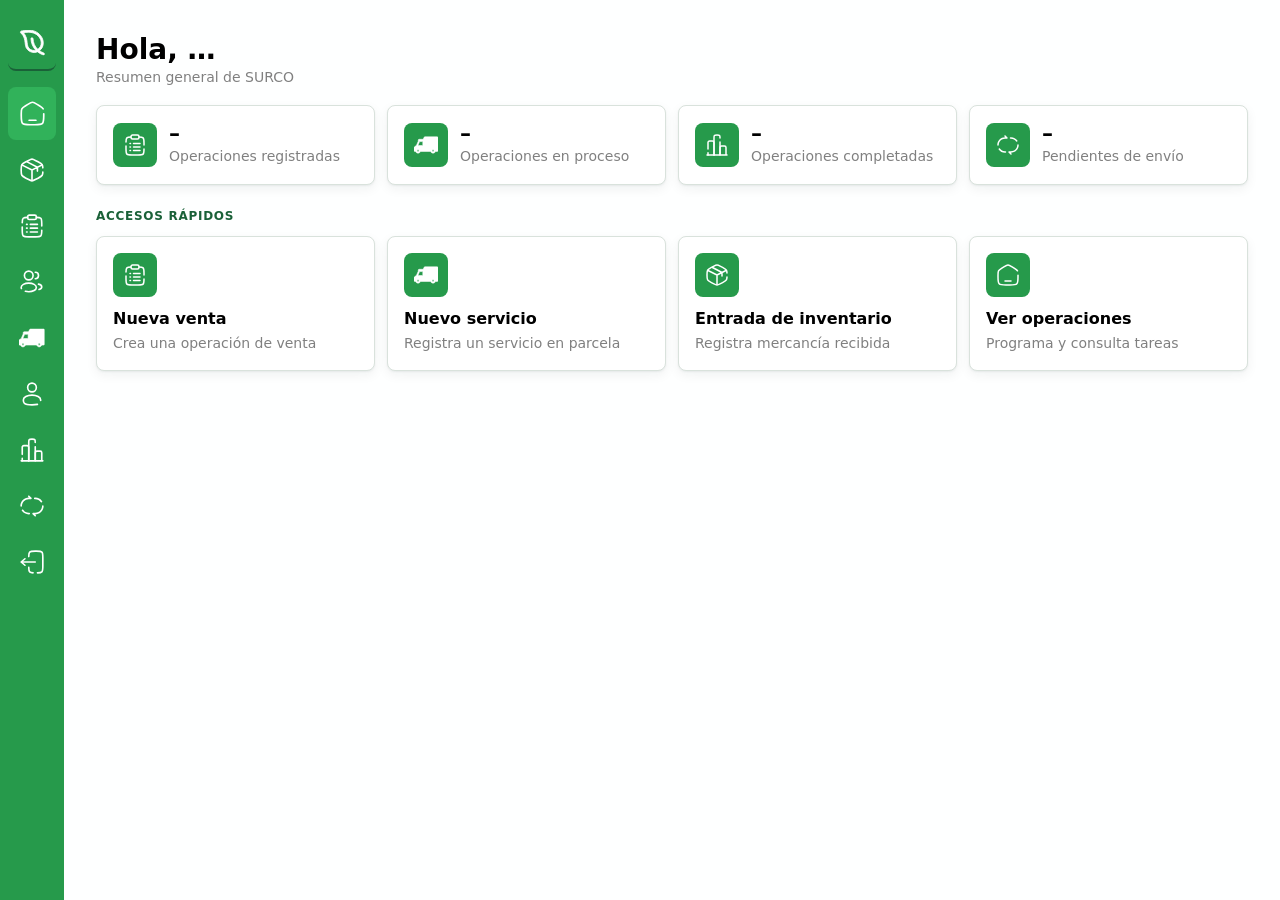
==== pages/index.html @ ed4b3968 "solucion error referencias" ====
<!DOCTYPE html>
<html lang="es">
<head>
    <meta charset="UTF-8">
    <meta name="viewport" content="width=device-width, initial-scale=1.0">
    <link rel="icon" href="../assets/icons/plant-icon.svg" type="image/svg+xml">
    <title>SURCO · Inicio</title>
    <link rel="stylesheet" href="../CSS/ui.css">
</head>
<body>
    <div class="sidebar" id="sidebar">
        <nav>
            <ul>
                <li>
                    <a class="menu" id="menu">
                        <img src="../assets/icons/brand-icon.svg" alt="icon-brand" class="logo">
                        <span class="name">SURCO</span>
                    </a>
                </li>
                <li>
                    <a href="#" class="selected">
                        <img src="../assets/icons/home-icon.svg" alt="icon-home" class="home">
                        <span>Dashboard</span>
                    </a>
                </li>
                <li>
                    <a href="./modulo1(inventario)/registro_producto.html">
                        <img src="../assets/icons/box-icon.svg" alt="icon-box" class="box">
                        <span>Inventario</span>
                    </a>
                </li>
                <li>
                    <a href="./modulo2(operaciones)/operaciones.html">
                        <img src="../assets/icons/task-icon.svg" alt="icon-task" class="task">
                        <span>Operaciones</span>
                    </a>
                </li>
                <li>
                    <a href="./modulo3(cvu)/cvu.html#clientes" data-view="clientes">
                        <img src="../assets/icons/customer-icon.svg" alt="icon-customer" class="customer">
                        <span>Clientes</span>
                    </a>
                </li>
                <li>
                    <a href="./modulo3(cvu)/cvu.html#vehiculos" data-view="vehiculos">
                        <img src="../assets/icons/vehicle-icon.svg" alt="icon-vehicle" class="vehicle">
                        <span>Vehículos</span>
                    </a>
                </li>
                <li>
                    <a href="./modulo3(cvu)/cvu.html#usuarios" data-view="usuarios">
                        <img src="../assets/icons/user-icon.svg" alt="icon-user" class="user">
                        <span>Usuarios</span>
                    </a>
                </li>
                <li>
                    <a href="#" data-view="reportes">
                        <img src="../assets/icons/graph-icon.svg" alt="icon-graph" class="graph">
                        <span>Reportes</span>
                    </a>
                </li>
                <li>
                    <a href="#">
                        <img src="../assets/icons/cycle-icon.svg" alt="icon-cycle" class="cycle">
                        <span>Sincronización</span>
                    </a>
                </li>
                <li>
                    <a href="#" id="btnSalir">
                        <img src="../assets/icons/logout-icon.svg" alt="icon-logout" class="logout">
                        <span>Cerrar sesión</span>
                    </a>
                </li>
            </ul>
        </nav>
    </div>

    <main class="main" id="main">
        <!-- Se muestra al poner la clase "sin-conexion" en <body> -->
        <div class="franja-offline" role="status">Sin conexión: estás viendo datos guardados en el dispositivo.</div>

        <div class="encabezado">
            <div>
                <h1 class="mb-0">Hola, <span id="nombre-usuario">…</span></h1>
                <p class="tenue pequeno mb-0">Resumen general de SURCO</p>
            </div>
        </div>

        <!-- Mensajes de estado (cargando, error) los escribe el JS -->
        <div id="zona-estado" aria-live="polite"></div>

        <!-- Indicadores -->
        <section class="rejilla mb-3" aria-label="Indicadores">
            <article class="tarjeta dato">
                <span class="icono-caja"><img src="../assets/icons/task-icon.svg" alt=""></span>
                <div>
                    <p class="dato__numero" id="total-registradas">–</p>
                    <p class="tenue pequeno mb-0">Operaciones registradas</p>
                </div>
            </article>
            <article class="tarjeta dato">
                <span class="icono-caja"><img src="../assets/icons/vehicle-icon.svg" alt=""></span>
                <div>
                    <p class="dato__numero" id="total-en-proceso">–</p>
                    <p class="tenue pequeno mb-0">Operaciones en proceso</p>
                </div>
            </article>
            <article class="tarjeta dato">
                <span class="icono-caja"><img src="../assets/icons/graph-icon.svg" alt=""></span>
                <div>
                    <p class="dato__numero" id="total-completadas">–</p>
                    <p class="tenue pequeno mb-0">Operaciones completadas</p>
                </div>
            </article>
            <article class="tarjeta dato">
                <span class="icono-caja"><img src="../assets/icons/cycle-icon.svg" alt=""></span>
                <div>
                    <p class="dato__numero" id="total-pendientes">–</p>
                    <p class="tenue pequeno mb-0">Pendientes de envío</p>
                </div>
            </article>
        </section>

        <!-- Aviso de pendientes: el JS lo oculta cuando no hay nada por enviar -->
        <div class="aviso aviso--aviso oculto" id="aviso-pendientes" style="align-items:center">
            <span class="icono-caja"><img src="../assets/icons/cycle-icon.svg" alt=""></span>
            <div>
                <strong><span id="texto-pendientes">0</span> registros pendientes de enviar</strong>
                <span>Guardados en el dispositivo</span>
            </div>
            <button class="btn empujar" type="button" id="btn-enviar">Enviar</button>
        </div>

        <!-- data-rol indica qué rol debe ver cada acceso; el JS oculta los que no correspondan -->
        <h2 class="seccion-titulo">Accesos rápidos</h2>
        <section class="rejilla" aria-label="Accesos rápidos">
            <a href="./modulo2(operaciones)/operaciones.html?nueva=venta" class="tarjeta acceso" data-rol="administrador operador">
                <span class="icono-caja"><img src="../assets/icons/task-icon.svg" alt=""></span>
                <h3 class="tarjeta__titulo">Nueva venta</h3>
                <p class="tarjeta__texto mb-0">Crea una operación de venta</p>
            </a>
            <a href="./modulo2(operaciones)/operaciones.html?nueva=servicio" class="tarjeta acceso" data-rol="administrador operador">
                <span class="icono-caja"><img src="../assets/icons/vehicle-icon.svg" alt=""></span>
                <h3 class="tarjeta__titulo">Nuevo servicio</h3>
                <p class="tarjeta__texto mb-0">Registra un servicio en parcela</p>
            </a>
            <a href="./modulo1(inventario)/registro_producto.html" class="tarjeta acceso" data-rol="administrador">
                <span class="icono-caja"><img src="../assets/icons/box-icon.svg" alt=""></span>
                <h3 class="tarjeta__titulo">Entrada de inventario</h3>
                <p class="tarjeta__texto mb-0">Registra mercancía recibida</p>
            </a>
            <a href="./modulo2(operaciones)/operaciones.html" class="tarjeta acceso" data-rol="administrador operador">
                <span class="icono-caja"><img src="../assets/icons/home-icon.svg" alt=""></span>
                <h3 class="tarjeta__titulo">Ver operaciones</h3>
                <p class="tarjeta__texto mb-0">Programa y consulta tareas</p>
            </a>
        </section>
    </main>

    <script src="../js/navbar.js"></script>
    <script type="module" src="../js/index.js"></script>
</body>
</html>
---- CSS/ui.css ----
/* ═══════════════════════════════════════════════════════════════════════
   HOJA DE ESTILOS DEL CURSO
   Programación de Aplicaciones Web Progresivas

   Esta hoja trae todos los componentes que necesita el proyecto.
   No tienes que escribir CSS: arma tus pantallas combinando estas clases.

   Cómo usarla:
     <link rel="stylesheet" href="/estilos/ui.css">

   Si necesitas cambiar los colores de tu aplicación, cambia únicamente
   las variables de la sección 1. Todo lo demás se ajusta solo.

   Abre galeria.html para ver cada componente y copiar su HTML.
   ═══════════════════════════════════════════════════════════════════════ */


/* ═══ 1 · VARIABLES ═════════════════════════════════════════════════
   Estos son los "tokens" de diseño. Son los únicos valores que
   deberías tocar. Úsalos también en tu archivo de Figma para que el
   diseño y el código coincidan.                                      */

:root {
  /* Color de marca. Cámbialo por el de tu proyecto. */
  --color-marca:        #269A4B;
  --color-marca-oscuro: #1A6138;
  --color-marca-suave:  #31b25a;

  /* Texto */
  --color-texto:        #000000;
  --color-texto-suave:  #808080;
  --color-texto-tenue:  #ffffff;

  /* Superficies */
  --color-fondo:        #feffff;
  --color-superficie:   #ffffff;
  --color-borde:        #d9e2dc;
  --color-borde-fuerte: #b8c8c0;

  /* Estados del sistema */
  --color-exito:        #0f7a4a;
  --color-exito-suave:  #e3f5eb;
  --color-aviso:        #9a6206;
  --color-aviso-suave:  #fdf2dd;
  --color-error:        #b42318;
  --color-error-suave:  #fdeceb;
  --color-info:         #1d5c8a;
  --color-info-suave:   #e6f1f9;

  /* Espaciado — escala de 4 px */
  --e-1: 4px;   --e-2: 8px;   --e-3: 12px;  --e-4: 16px;
  --e-5: 24px;  --e-6: 32px;  --e-7: 48px;  --e-8: 64px;

  /* Tipografía */
  --fuente: system-ui, -apple-system, "Segoe UI", Roboto, sans-serif;
  --fuente-mono: "Cascadia Mono", Consolas, "Courier New", monospace;
  --t-xs: 0.75rem;  --t-sm: 0.875rem;  --t-base: 1rem;
  --t-lg: 1.125rem; --t-xl: 1.375rem;  --t-2xl: 1.75rem;

  /* Formas y sombras */
  --radio:      8px;
  --radio-sm:   6px;
  --radio-full: 999px;
  --sombra:     0 1px 2px rgba(16, 40, 30, .06),
                0 4px 12px rgba(16, 40, 30, .06);
  --sombra-alta:0 8px 28px rgba(16, 40, 30, .16);

  /* Altura mínima de cualquier control táctil.
     44 px es el mínimo que pide la norma de accesibilidad. */
  --alto-control: 44px;
  --tamano-sidebar: 15.75rem;
}


/* ═══ 2 · BASE ══════════════════════════════════════════════════════ */

*, *::before, *::after { box-sizing: border-box; }

html { -webkit-text-size-adjust: 100%; }

body {
  margin: 0;
  font-family: var(--fuente);
  font-size: var(--t-base);
  line-height: 1.55;
  color: var(--color-texto);
  background: var(--color-fondo);
  /* Respeta el área segura en teléfonos con muesca */
  padding-bottom: env(safe-area-inset-bottom);
  width: 100%; 
  height: 100vh;
}

h1, h2, h3 { margin: 0 0 var(--e-3); line-height: 1.25; font-weight: 700; }
h1 { font-size: var(--t-2xl); }
h2 { font-size: var(--t-xl); }
h3 { font-size: var(--t-lg); }
p  { margin: 0 0 var(--e-3); }

a { color: var(--color-marca); text-underline-offset: 2px; }

/* El foco SIEMPRE debe verse: es requisito de accesibilidad y lo
   revisa Lighthouse. No lo quites. */
:focus-visible {
  outline: 3px solid var(--color-marca);
  outline-offset: 2px;
  border-radius: var(--radio-sm);
}

/* Respeta a quien pidió menos animación en su sistema */
@media (prefers-reduced-motion: reduce) {
  *, *::before, *::after { animation: none !important; transition: none !important; }
}

/* Visible solo para lectores de pantalla */
.solo-lectores {
  position: absolute; width: 1px; height: 1px; padding: 0; margin: -1px;
  overflow: hidden; clip: rect(0 0 0 0); white-space: nowrap; border: 0;
}


/* ═══ 3 · ESTRUCTURA DE PÁGINA ══════════════════════════════════════ */

.app { min-height: 100dvh; display: flex; flex-direction: column; }

.contenedor {
  width: 100%; max-width: 1100px;
  margin: 0 auto; padding: var(--e-5) var(--e-4);
  flex: 1;
}

/* Barra superior.
   En teléfono el título se recorta con puntos suspensivos antes que
   desbordar la pantalla, y si aun así no cabe, las acciones bajan a
   una segunda línea. */
.barra {
  display: flex; align-items: center; gap: var(--e-3); flex-wrap: wrap;
  padding: var(--e-3) var(--e-4);
  background: var(--color-marca); color: #fff;
  padding-top: calc(var(--e-3) + env(safe-area-inset-top));
}
.barra__titulo {
  font-size: var(--t-lg); font-weight: 700; margin: 0;
  min-width: 0; flex: 1 1 auto;
  overflow: hidden; text-overflow: ellipsis; white-space: nowrap;
}
.barra__acciones {
  margin-left: auto; display: flex; align-items: center;
  gap: var(--e-2); flex: 0 0 auto;
}

/* Navegación por pestañas */
.pestanas {
  display: flex; gap: var(--e-1); overflow-x: auto;
  background: var(--color-superficie);
  border-bottom: 1px solid var(--color-borde);
  padding: 0 var(--e-4);
}
.pestana {
  font: inherit; font-size: var(--t-sm); cursor: pointer;
  padding: var(--e-3) var(--e-4); min-height: var(--alto-control);
  background: none; border: 0; border-bottom: 3px solid transparent;
  color: var(--color-texto-suave); white-space: nowrap;
}
.pestana:hover { color: var(--color-texto); }
.pestana[aria-selected="true"] {
  color: var(--color-marca); border-bottom-color: var(--color-marca); font-weight: 600;
}

/* Encabezado de sección con acción a la derecha */
.encabezado {
  display: flex; align-items: center; gap: var(--e-3);
  margin-bottom: var(--e-4); flex-wrap: wrap;
}
.encabezado h2 { margin: 0; }
.encabezado > .btn { margin-left: auto; }

/* Rejilla para tarjetas */
.rejilla {
  display: grid; gap: var(--e-3);
  grid-template-columns: repeat(auto-fill, minmax(230px, 1fr));
}


/* ═══ 4 · BOTONES ═══════════════════════════════════════════════════ */

.btn {
  display: inline-flex; align-items: center; justify-content: center;
  gap: var(--e-2);
  font: inherit; font-size: var(--t-sm); font-weight: 600;
  min-height: var(--alto-control); padding: 0 var(--e-4);
  border: 1px solid transparent; border-radius: var(--radio);
  background: var(--color-marca); color: #fff;
  cursor: pointer; text-decoration: none;
  transition: background .15s ease, box-shadow .15s ease;
}
.btn:hover { background: var(--color-marca-oscuro); }

.btn--secundario {
  background: var(--color-superficie);
  color: var(--color-marca);
  border-color: var(--color-borde-fuerte);
}
.btn--secundario:hover { background: var(--color-marca-suave); }

.btn--fantasma {
  background: transparent; color: var(--color-marca); border-color: transparent;
}
.btn--fantasma:hover { background: var(--color-marca-suave); }

.btn--peligro { background: var(--color-error); }
.btn--peligro:hover { background: #8f1c13; }

.btn--bloque { width: 100%; }
.btn--pequeno { min-height: 34px; padding: 0 var(--e-3); font-size: var(--t-xs); }

.btn:disabled, .btn[aria-disabled="true"] {
  background: var(--color-borde); color: var(--color-texto-tenue);
  border-color: transparent; cursor: not-allowed;
}

/* Grupo de botones alineados */
.acciones { display: flex; gap: var(--e-2); flex-wrap: wrap; }
.acciones--fin { justify-content: flex-end; }


/* ═══ 5 · FORMULARIOS ═══════════════════════════════════════════════ */

.campo { display: block; margin-bottom: var(--e-4); }

.campo__etiqueta {
  display: block; font-size: var(--t-sm); font-weight: 600;
  margin-bottom: var(--e-1); color: var(--color-texto);
}
.campo__etiqueta .requerido { color: var(--color-error); }

.campo__control {
  width: 100%; font: inherit; font-size: var(--t-base);
  min-height: var(--alto-control); padding: var(--e-2) var(--e-3);
  color: var(--color-texto); background: var(--color-superficie);
  border: 1px solid var(--color-borde-fuerte); border-radius: var(--radio);
}
.campo__control::placeholder { color: var(--color-texto-tenue); }
textarea.campo__control { min-height: 96px; resize: vertical; }
select.campo__control { cursor: pointer; }

.campo__ayuda {
  display: block; font-size: var(--t-xs);
  color: var(--color-texto-suave); margin-top: var(--e-1);
}

/* Campo con error. El mensaje va SIEMPRE en texto:
   marcarlo solo con color rojo no es accesible. */
.campo--error .campo__control { border-color: var(--color-error); }
.campo__error {
  display: block; font-size: var(--t-xs); font-weight: 600;
  color: var(--color-error); margin-top: var(--e-1);
}

/* Casillas y opciones */
.opcion {
  display: flex; align-items: center; gap: var(--e-2);
  min-height: var(--alto-control); cursor: pointer; font-size: var(--t-sm);
}
.opcion input { width: 18px; height: 18px; accent-color: var(--color-marca); }

/* Formulario en dos columnas a partir de tableta */
.formulario__fila { display: grid; gap: var(--e-3); }
@media (min-width: 640px) {
  .formulario__fila { grid-template-columns: 1fr 1fr; }
}


/* ═══ 6 · TARJETAS ══════════════════════════════════════════════════ */

.tarjeta {
  background: var(--color-superficie);
  border: 1px solid var(--color-borde);
  border-radius: var(--radio);
  padding: var(--e-4);
  box-shadow: var(--sombra);
}
.tarjeta__titulo { font-size: var(--t-base); font-weight: 700; margin: 0 0 var(--e-1); }
.tarjeta__texto  { font-size: var(--t-sm); color: var(--color-texto-suave); margin: 0 0 var(--e-3); }
.tarjeta__pie    { display: flex; align-items: center; gap: var(--e-2);
                   margin-top: var(--e-3); padding-top: var(--e-3);
                   border-top: 1px solid var(--color-borde); }


/* ═══ 7 · TABLAS ════════════════════════════════════════════════════ */

/* Envuelve la tabla en .tabla-scroll para que no rompa el diseño
   en teléfono: la tabla se desplaza sola en horizontal. */
.tabla-scroll { overflow-x: auto; -webkit-overflow-scrolling: touch; }

.tabla {
  width: 100%; border-collapse: collapse;
  background: var(--color-superficie);
  border: 1px solid var(--color-borde);
  border-radius: var(--radio); overflow: hidden;
  font-size: var(--t-sm);
}
.tabla th, .tabla td {
  padding: var(--e-3); text-align: left;
  border-bottom: 1px solid var(--color-borde);
}
.tabla th {
  background: var(--color-marca-suave); color: var(--color-marca-oscuro);
  font-weight: 600; font-size: var(--t-xs);
  text-transform: uppercase; letter-spacing: .04em;
  white-space: nowrap;
}
.tabla tbody tr:last-child td { border-bottom: 0; }
.tabla tbody tr:hover { background: var(--color-fondo); }
.tabla .num { text-align: right; font-variant-numeric: tabular-nums; }


/* ═══ 8 · ETIQUETAS DE ESTADO ═══════════════════════════════════════
   Para el flujo de estados de tu entidad principal.
   Cambia los nombres de las clases por los estados de tu proyecto.   */

.etiqueta {
  display: inline-flex; align-items: center; gap: var(--e-1);
  padding: 2px var(--e-2); border-radius: var(--radio-full);
  font-size: var(--t-xs); font-weight: 600; white-space: nowrap;
  background: var(--color-borde); color: var(--color-texto-suave);
}
.etiqueta--pendiente  { background: var(--color-aviso-suave); color: var(--color-aviso); }
.etiqueta--proceso    { background: var(--color-info-suave);  color: var(--color-info); }
.etiqueta--completado { background: var(--color-exito-suave); color: var(--color-exito); }
.etiqueta--cancelado  { background: var(--color-error-suave); color: var(--color-error); }

/* Punto de color al inicio de la etiqueta.
   El color NUNCA es la única señal: el texto siempre dice el estado. */
.etiqueta::before {
  content: ""; width: 6px; height: 6px; border-radius: 50%;
  background: currentColor; flex: none;
}


/* ═══ 9 · AVISOS ════════════════════════════════════════════════════ */

.aviso {
  display: flex; gap: var(--e-3);
  padding: var(--e-3) var(--e-4); border-radius: var(--radio);
  font-size: var(--t-sm); margin-bottom: var(--e-4);
}
.aviso--info    { background: var(--color-info-suave);  color: var(--color-info); }
.aviso--exito   { background: var(--color-exito-suave); color: var(--color-exito); }
.aviso--aviso   { background: var(--color-aviso-suave); color: var(--color-aviso); }
.aviso--error   { background: var(--color-error-suave); color: var(--color-error); }
.aviso strong { display: block; }


/* ═══ 10 · LOS TRES ESTADOS DE PANTALLA ═════════════════════════════
   Toda pantalla que carga datos necesita los tres. Es requisito
   del proyecto y es lo que separa un diseño usable de un mockup.    */

/* — Cargando: esqueletos, no un texto de "espere" — */
.esqueleto {
  background: linear-gradient(90deg,
              var(--color-borde) 25%, #e9efec 50%, var(--color-borde) 75%);
  background-size: 200% 100%;
  animation: brillo 1.4s ease-in-out infinite;
  border-radius: var(--radio-sm);
}
@keyframes brillo { to { background-position: -200% 0; } }
.esqueleto--linea   { height: 14px; margin-bottom: var(--e-2); }
.esqueleto--titulo  { height: 20px; width: 55%; margin-bottom: var(--e-3); }
.esqueleto--tarjeta { height: 118px; }

/* — Vacío: dice qué pasó y qué hacer — */
.estado-vacio {
  text-align: center; padding: var(--e-7) var(--e-4);
  background: var(--color-superficie);
  border: 1px dashed var(--color-borde-fuerte);
  border-radius: var(--radio);
}
.estado-vacio__icono { font-size: 2.2rem; line-height: 1; margin-bottom: var(--e-3); }
.estado-vacio__titulo { font-size: var(--t-lg); font-weight: 700; margin: 0 0 var(--e-1); }
.estado-vacio__texto  { color: var(--color-texto-suave); font-size: var(--t-sm);
                        margin: 0 auto var(--e-4); max-width: 42ch; }

/* — Error: explica y ofrece salida — */
.estado-error {
  text-align: center; padding: var(--e-6) var(--e-4);
  background: var(--color-error-suave);
  border-radius: var(--radio);
}
.estado-error__titulo { color: var(--color-error); font-weight: 700;
                        font-size: var(--t-lg); margin: 0 0 var(--e-1); }
.estado-error__texto  { color: var(--color-texto-suave); font-size: var(--t-sm);
                        margin: 0 auto var(--e-4); max-width: 46ch; }


/* ═══ 11 · CONECTIVIDAD Y SINCRONIZACIÓN ════════════════════════════
   Para la parte PWA: el usuario debe saber siempre si está viendo
   datos frescos o guardados, y si tiene cosas por enviar.           */

.franja-offline {
  display: none;
  padding: var(--e-2) var(--e-4);
  background: var(--color-aviso); color: #fff;
  font-size: var(--t-sm); font-weight: 600; text-align: center;
}
/* Pon la clase "sin-conexion" en <body> para mostrarla */
body.sin-conexion .franja-offline { display: block; }
body.sin-conexion .barra { background: #4b5563; }

.chip-pendientes {
  display: inline-flex; align-items: center; gap: var(--e-1);
  padding: 3px var(--e-2); border-radius: var(--radio-full);
  background: rgba(255,255,255,.22); color: #fff;
  font-size: var(--t-xs); font-weight: 600;
}


/* ═══ 12 · DIÁLOGO ══════════════════════════════════════════════════
   Usa el elemento <dialog> nativo: te da el foco y la tecla Escape
   gratis, sin JavaScript extra.                                     */

dialog.dialogo {
  width: min(92vw, 460px); padding: 0;
  border: 0; border-radius: var(--radio);
  box-shadow: var(--sombra-alta); color: var(--color-texto);
}
dialog.dialogo::backdrop { background: rgba(10, 25, 19, .55); }
.dialogo__cuerpo { padding: var(--e-5); }
.dialogo__titulo { margin: 0 0 var(--e-2); font-size: var(--t-lg); }
.dialogo__texto  { color: var(--color-texto-suave); font-size: var(--t-sm); margin: 0 0 var(--e-5); }
.dialogo__pie    { display: flex; flex-wrap: wrap; gap: var(--e-3); justify-content: flex-end; }


/* ═══ 13 · RESPONSIVO ═══════════════════════════════════════════════
   Los puntos de quiebre del curso. Diseña primero para teléfono:
   lo que escribas fuera de un @media aplica al tamaño más chico.

     teléfono     hasta 639 px   (por omisión)
     tableta      desde 640 px
     escritorio   desde 1024 px

   Lo que YA se adapta solo:
     .rejilla            reacomoda las tarjetas según quepan
     .formulario__fila   una columna en teléfono, dos desde tableta
     .tabla-scroll       la tabla se desplaza en horizontal
     .pestanas           la barra de pestañas se desplaza
     .contenedor         se centra y limita su ancho

   Lo que decides TÚ en cada pantalla: cuántas columnas usar, qué
   ocultar en teléfono, y si tu tabla se desplaza o se convierte en
   tarjetas.                                                          */

/* Columnas que colapsan a una sola en teléfono */
.cols { display: grid; gap: var(--e-3); }
@media (min-width: 640px)  { .cols--2 { grid-template-columns: repeat(2, 1fr); } }
@media (min-width: 640px)  { .cols--3 { grid-template-columns: repeat(2, 1fr); } }
@media (min-width: 1024px) { .cols--3 { grid-template-columns: repeat(3, 1fr); } }

/* Barra lateral que se va abajo en teléfono */
.con-lateral { display: grid; gap: var(--e-4); }
@media (min-width: 1024px) { .con-lateral { grid-template-columns: 1fr 300px; align-items: start; } }

/* Mostrar u ocultar según el tamaño.
   Úsalas con moderación: si una acción no cabe en teléfono, casi
   siempre es mejor moverla que esconderla. */
@media (max-width: 639px)  { .oculto-movil      { display: none !important; } }
@media (min-width: 640px)  { .oculto-escritorio { display: none !important; } }

/* En teléfono, los botones de un grupo ocupan todo el ancho */
@media (max-width: 639px) {
  .acciones--apilar { flex-direction: column; align-items: stretch; }
  .acciones--apilar .btn { width: 100%; }
}


/* ═══ 14 · UTILIDADES ═══════════════════════════════════════════════ */

.pila     { display: flex; flex-direction: column; gap: var(--e-3); }
.fila     { display: flex; align-items: center; gap: var(--e-3); flex-wrap: wrap; }
.entre    { justify-content: space-between; }
.empujar  { margin-left: auto; }
.centrado { text-align: center; }
.tenue    { color: var(--color-texto-suave); }
.pequeno  { font-size: var(--t-sm); }
.mono     { font-family: var(--fuente-mono); font-size: var(--t-sm); }
.oculto   { display: none !important; }

.mt-0 { margin-top: 0; }      .mb-0 { margin-bottom: 0; }
.mt-3 { margin-top: var(--e-3); }  .mb-3 { margin-bottom: var(--e-3); }
.mt-5 { margin-top: var(--e-5); }  .mb-5 { margin-bottom: var(--e-5); }

/*sidebar*/
.sidebar{
  width: 4rem;
  height: 100%;
  position: fixed;
  top: 0;
  left: 0;
  z-index: 100;
  padding: 1.1rem 0;
  border-right: 1 px solid var(--color-marca-oscuro);
  overflow: auto;
  background-color: var(--color-marca);
  transition: width 0.5s ease !important;
}

.sidebar.menu-toggle{
  width: var(--tamano-sidebar);
}
.sidebar ul
{
  list-style: none;
  margin: 0;
  padding: 0;
}
.sidebar a{
  display: flex;
  align-items: center;
  gap: 1.3rem;
  padding: 0.8rem 0.7rem;
  text-decoration: none;
  margin: 0 0.5rem 0.3rem 0.5rem;
  border-radius: 0.5rem;
  white-space: nowrap;
  overflow: hidden;
  color: var(--color-texto-tenue);
  font-size: var(--t-base);
}
.sidebar .menu
{
  border-bottom: 2px solid var(--color-marca-oscuro);
  margin-bottom: 1rem;
  transition: all 0.5s ease !important;
  font-weight: bold;
}
.menu.menu-toggle{
  padding: 1rem 0.7rem;
}
.menu img{
  rotate: -90deg;
  transition: all 0.5s ease !important;
}
.menu.menu-toggle img
{
  transform: rotate(90deg)
}
.sidebar a.logo{
  width: 1.7rem;
}
.sidebar img{
  width: 1.6rem;
}
.sidebar a.selected img{
  width: 1.7rem;
}
.sidebar a.selected{
  background-color: var(--color-marca-suave);
  font-weight: bold;
}
.sidebar a:hover{
  background-color: var(--color-marca-suave);
}
.sidebar .menu:hover
{
  background-color: var(--color-marca);
}
/* pantalla gris al abrir el sidebar */
.overlay{
  position: fixed;
  inset: 0;
  background: rgba(0, 0, 0, 0.2);
  opacity: 0;
  visibility: hidden;
  pointer-events: none;
  transition: opacity 0.3s ease !important;
  z-index: 99;
}
.overlay.activo{
  opacity: 1;
  visibility: visible;
  pointer-events: auto;
}
.main{
  margin-left: 4rem;
  padding: 2rem;
  transition: margin-left 0.5s ease !important;
}


/* detalles index */

.icono-caja {
  display: inline-flex; align-items: center; justify-content: center; flex: none;
  width: 44px; height: 44px; border-radius: var(--radio);
  background: var(--color-marca);
}
.icono-caja img { width: 24px; height: 24px; }
.dato { display: flex; align-items: center; gap: var(--e-3); }
.dato__numero { font-size: var(--t-xl); font-weight: 700; line-height: 1.1; margin: 0; }
.seccion-titulo {
  font-size: var(--t-xs); font-weight: 700; letter-spacing: .06em;
  text-transform: uppercase; color: var(--color-marca-oscuro);
  margin: var(--e-5) 0 var(--e-3);
}
a.tarjeta { display: block; text-decoration: none; color: inherit; }
a.tarjeta:hover { border-color: var(--color-marca); }
.acceso .icono-caja { margin-bottom: var(--e-3); }

/* detalles login */
.login 
{ 
  min-height: 100vh; 
  display: flex; 
  justify-content: center; 
  align-items: center; 
}

.login .formulario 
{
  width: 40rem;
  gap: var(--e-8);
  padding: var(--e-8) var(--e-5) var(--e-8) var(--e-5);
}
.formulario button 
{ 
  margin-top: var(--e-3);
}
.formcon { 
  display: flex; flex-direction: row; 
  align-items: center; 
  justify-content: center; 
  gap: .5rem;
  margin-bottom: var(--e-3);
}
.formcon .formtittle 
{ 
  font-size: var(--t-2xl)
}
.formlogo 
{ width: 2.5rem;
  padding-bottom: 1rem; 
}


dialog.dialogo--ancho { width: min(92vw, 640px); }

.tarjeta--opcion { display: block; text-align: left; cursor: pointer; font: inherit; color: inherit; }
.tarjeta--opcion:hover,
.tarjeta--opcion:focus-visible { border-color: var(--color-marca); }
.tarjeta__icono { display: block; width: 28px; height: 28px; margin-bottom: var(--e-2); }

@media (min-width: 640px) {
  .formulario__fila--partida { grid-template-columns: 2fr 1fr auto; align-items: end; }
}
.formulario__fila--partida .btn { margin-bottom: var(--e-4); }

.toast {
  position: fixed; left: 50%; bottom: 24px; transform: translateX(-50%);
  z-index: 10; box-shadow: var(--sombra-alta); max-width: 90vw;
}

dialog.dialogo .tenue,
dialog.dialogo .dialogo__texto,
dialog.dialogo .tarjeta__texto { color: var(--color-texto-tenue); }

.main #tabla-box th,
.main #tabla-box td { padding-inline: var(--e-2); }
.main #tabla-box th.num { white-space: nowrap; }
.main #tabla-box .col-fija { width: var(--e-1); white-space: nowrap; }
.main #tabla-box .col-texto {
  min-width: 0rem;
  max-width: 0rem;
  overflow: hidden;
  text-overflow: ellipsis;
}
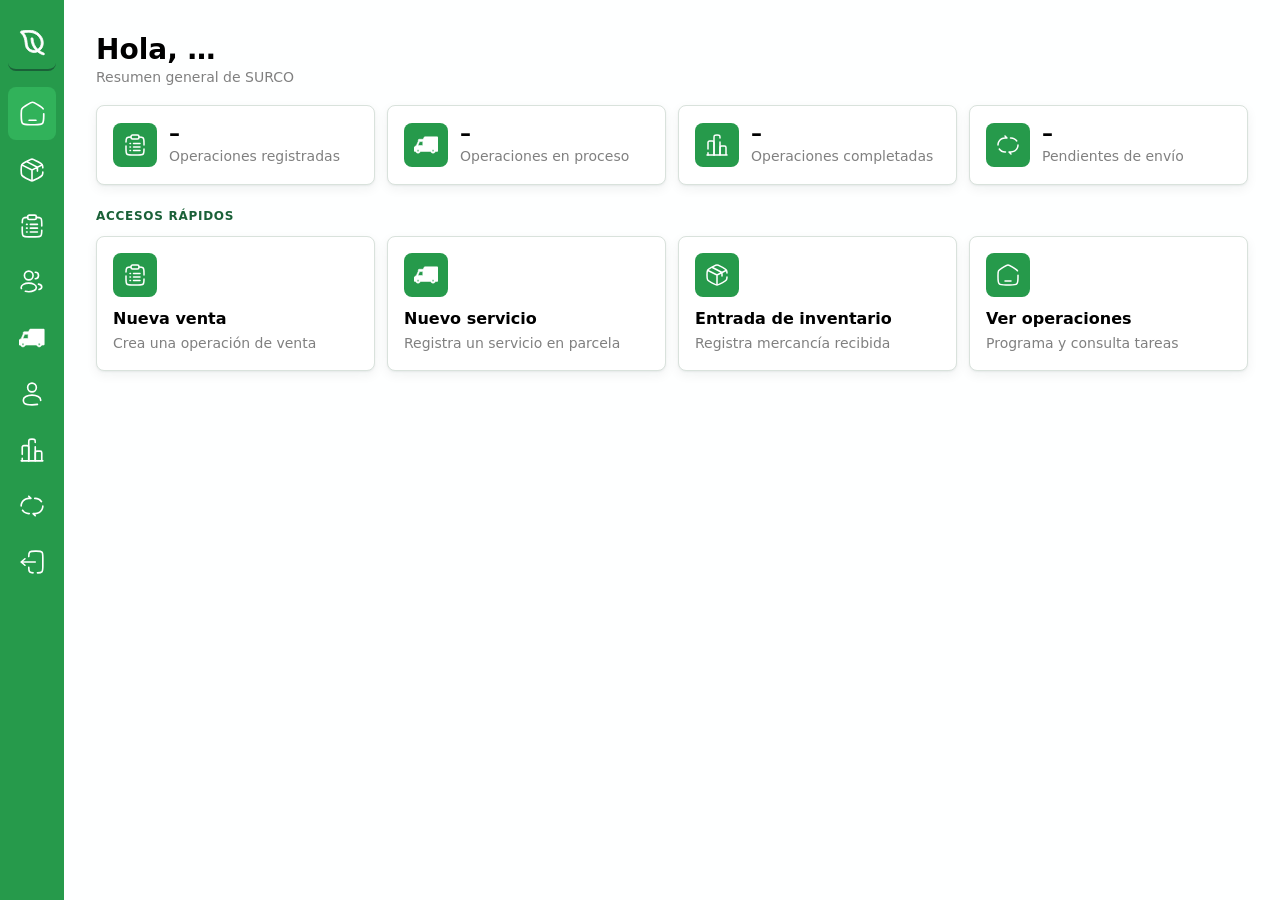
==== commit 08a65a38: "pequeño cambio manifest" ====
--- a/pages/index.html
+++ b/pages/index.html
@@ -5,6 +5,7 @@
     <meta name="viewport" content="width=device-width, initial-scale=1.0">
     <link rel="icon" href="../assets/icons/plant-icon.svg" type="image/svg+xml">
     <title>SURCO · Inicio</title>
+    <link rel="manifest" href="../manifest.json">
     <link rel="stylesheet" href="../CSS/ui.css">
 </head>
 <body>
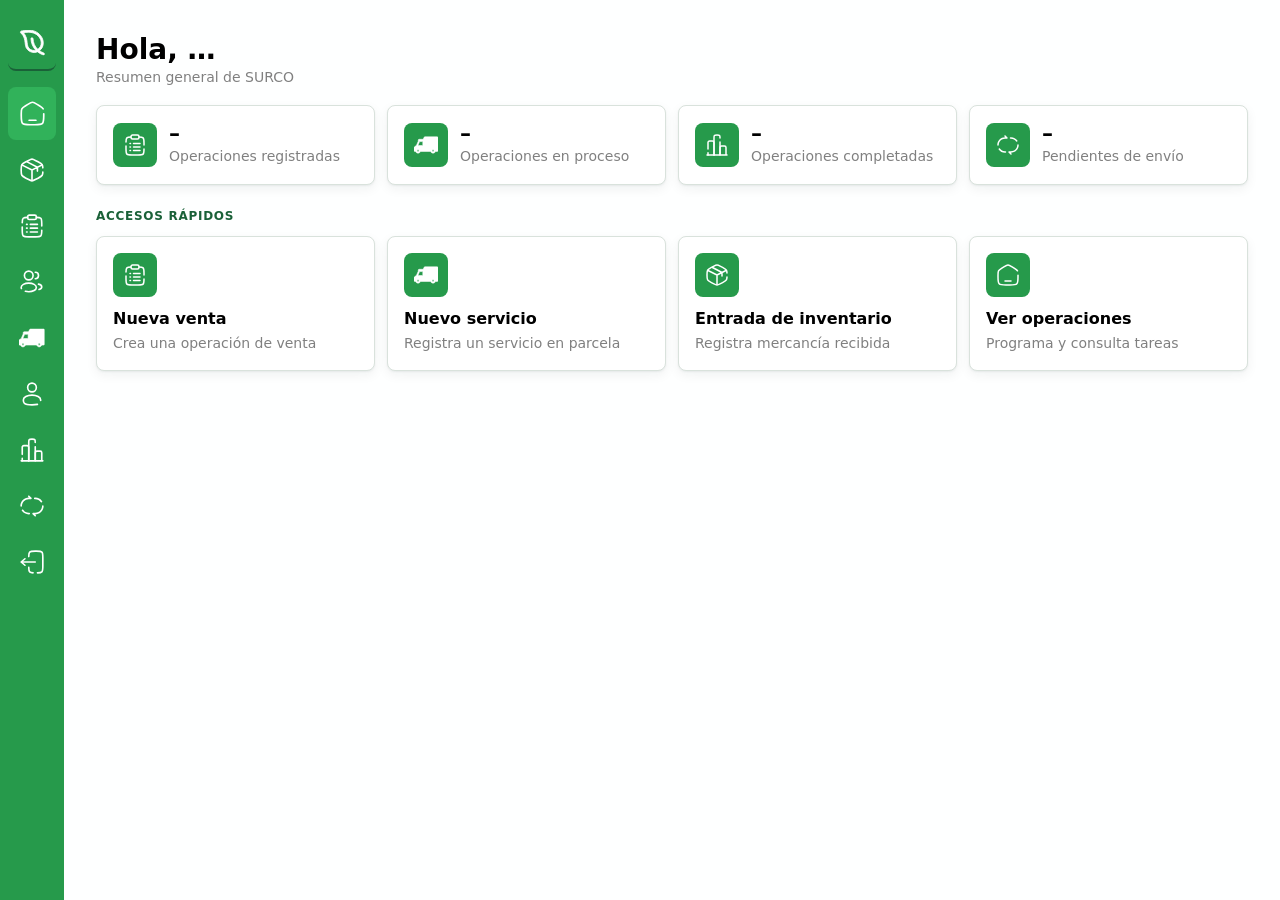
==== commit b5384630: "solucion referencias" ====
--- a/pages/index.html
+++ b/pages/index.html
@@ -160,5 +160,6 @@
 
     <script src="../js/navbar.js"></script>
     <script type="module" src="../js/index.js"></script>
+    <script type="module" src="../js/pwa.js"></script>   
 </body>
 </html>
--- a/CSS/ui.css
+++ b/CSS/ui.css
@@ -240,7 +240,7 @@
   color: var(--color-texto); background: var(--color-superficie);
   border: 1px solid var(--color-borde-fuerte); border-radius: var(--radio);
 }
-.campo__control::placeholder { color: var(--color-texto-tenue); }
+.campo__control::placeholder { color: var(--color-texto-suave); }
 textarea.campo__control { min-height: 96px; resize: vertical; }
 select.campo__control { cursor: pointer; }
 
@@ -661,7 +661,7 @@
 
 dialog.dialogo .tenue,
 dialog.dialogo .dialogo__texto,
-dialog.dialogo .tarjeta__texto { color: var(--color-texto-tenue); }
+dialog.dialogo .tarjeta__texto { color: var(--color-texto-suave); }
 
 .main #tabla-box th,
 .main #tabla-box td { padding-inline: var(--e-2); }
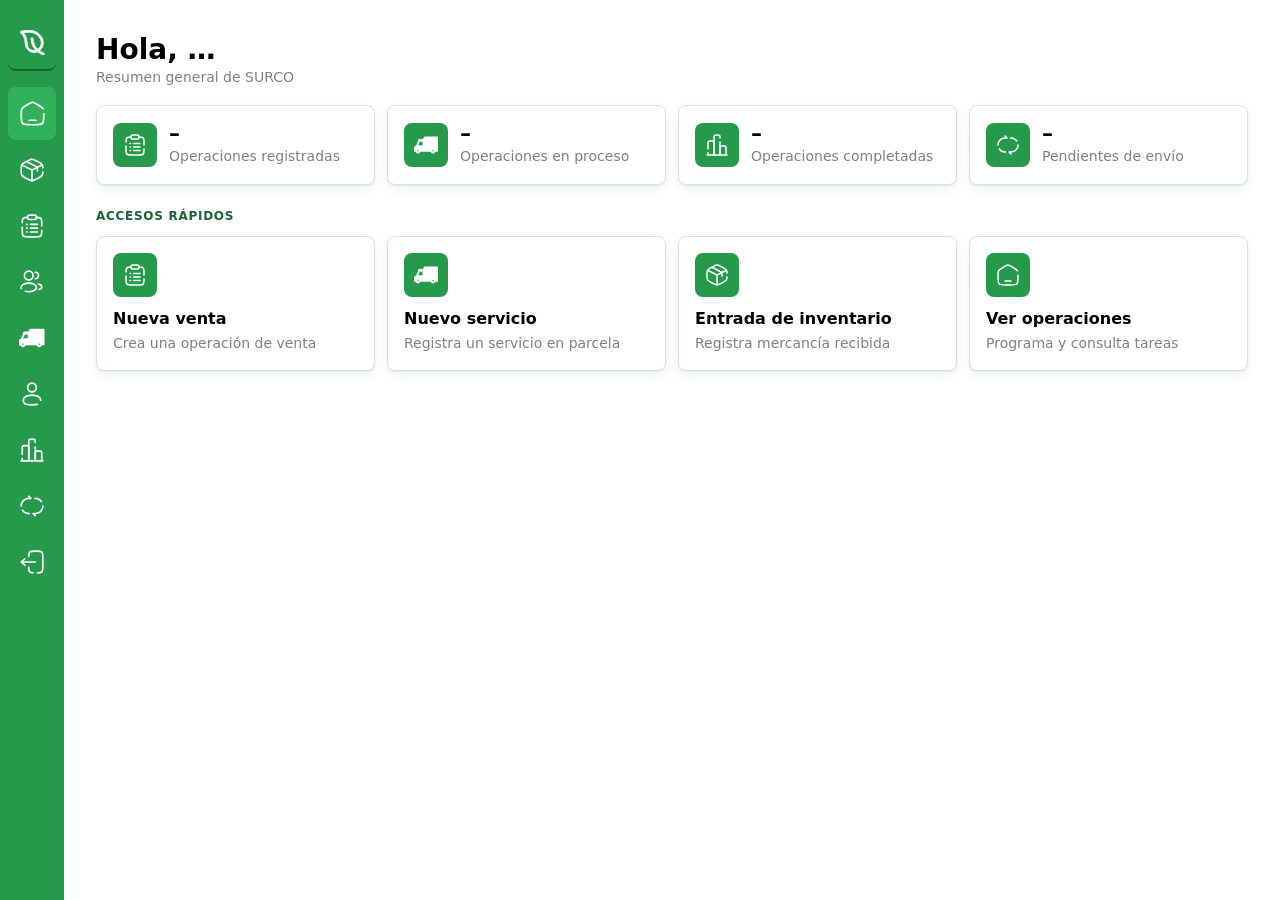
==== commit b9b2f780: "cambios href sincronizacion" ====
--- a/pages/index.html
+++ b/pages/index.html
@@ -61,7 +61,7 @@
                     </a>
                 </li>
                 <li>
-                    <a href="#">
+                    <a href="sincronizacion.html" data-view="sincronizacion">
                         <img src="../assets/icons/cycle-icon.svg" alt="icon-cycle" class="cycle">
                         <span>Sincronización</span>
                     </a>
@@ -160,6 +160,7 @@
 
     <script src="../js/navbar.js"></script>
     <script type="module" src="../js/index.js"></script>
-    <script type="module" src="../js/pwa.js"></script>   
+    <script type="module" src="../js/pwa.js"></script>
+    <script type="module" src="../js/permisos.js"></script>
 </body>
 </html>
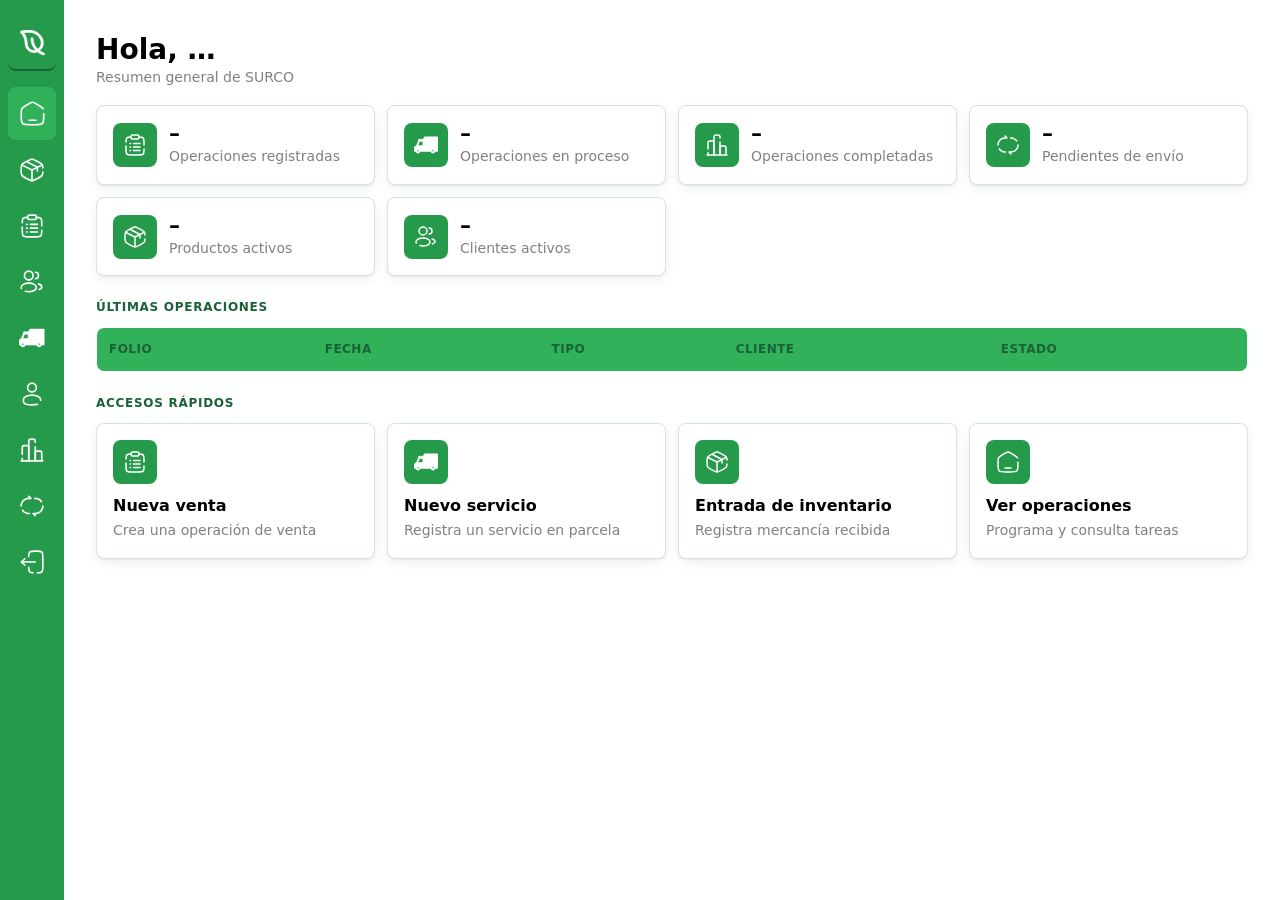
==== commit 7dd23799: "agregado de reporte, mejora de modulos, cambios en permisos, login offline, cambios paginas offline" ====
--- a/pages/index.html
+++ b/pages/index.html
@@ -55,7 +55,7 @@
                     </a>
                 </li>
                 <li>
-                    <a href="#" data-view="reportes">
+                    <a href="reportes.html" data-view="reportes">
                         <img src="../assets/icons/graph-icon.svg" alt="icon-graph" class="graph">
                         <span>Reportes</span>
                     </a>
@@ -120,10 +120,35 @@
                     <p class="tenue pequeno mb-0">Pendientes de envío</p>
                 </div>
             </article>
+            <article class="tarjeta dato">
+                <span class="icono-caja"><img src="../assets/icons/box-icon.svg" alt=""></span>
+                <div>
+                    <p class="dato__numero" id="total-productos">–</p>
+                    <p class="tenue pequeno mb-0">Productos activos</p>
+                </div>
+            </article>
+            <article class="tarjeta dato">
+                <span class="icono-caja"><img src="../assets/icons/customer-icon.svg" alt=""></span>
+                <div>
+                    <p class="dato__numero" id="total-clientes">–</p>
+                    <p class="tenue pequeno mb-0">Clientes activos</p>
+                </div>
+            </article>
+        </section>
+
+        <!-- Últimas operaciones -->
+        <section class="mb-3">
+            <h2 class="seccion-titulo">Últimas operaciones</h2>
+            <div class="tabla-scroll"><table class="tabla">
+                <thead><tr>
+                    <th>Folio</th><th>Fecha</th><th>Tipo</th><th>Cliente</th><th>Estado</th>
+                </tr></thead>
+                <tbody id="ultimas-operaciones"></tbody>
+            </table></div>
         </section>
 
         <!-- Aviso de pendientes: el JS lo oculta cuando no hay nada por enviar -->
-        <div class="aviso aviso--aviso oculto" id="aviso-pendientes" style="align-items:center">
+        <div class="aviso aviso--aviso oculto align-center" id="aviso-pendientes">
             <span class="icono-caja"><img src="../assets/icons/cycle-icon.svg" alt=""></span>
             <div>
                 <strong><span id="texto-pendientes">0</span> registros pendientes de enviar</strong>
@@ -163,4 +188,4 @@
     <script type="module" src="../js/pwa.js"></script>
     <script type="module" src="../js/permisos.js"></script>
 </body>
-</html>+</html>
--- a/CSS/ui.css
+++ b/CSS/ui.css
@@ -423,12 +423,13 @@
   width: min(92vw, 460px); padding: 0;
   border: 0; border-radius: var(--radio);
   box-shadow: var(--sombra-alta); color: var(--color-texto);
+  max-height: 90vh; overflow-y: auto;
 }
 dialog.dialogo::backdrop { background: rgba(10, 25, 19, .55); }
 .dialogo__cuerpo { padding: var(--e-5); }
 .dialogo__titulo { margin: 0 0 var(--e-2); font-size: var(--t-lg); }
 .dialogo__texto  { color: var(--color-texto-suave); font-size: var(--t-sm); margin: 0 0 var(--e-5); }
-.dialogo__pie    { display: flex; flex-wrap: wrap; gap: var(--e-3); justify-content: flex-end; }
+.dialogo__pie    { display: flex; flex-wrap: wrap; gap: var(--e-3); justify-content: flex-end; position: sticky; bottom: 0; background: var(--color-superficie); padding-top: var(--e-3); }
 
 
 /* ═══ 13 · RESPONSIVO ═══════════════════════════════════════════════
@@ -472,6 +473,16 @@
   .acciones--apilar .btn { width: 100%; }
 }
 
+
+/* Utilidades de flex para filtros y grupos de controles */
+.flex-200 { flex: 1 1 200px; }
+.flex-150 { flex: 1 1 150px; }
+.acciones--gap { gap: var(--e-4); }
+.acciones--pegadas { gap: var(--e-1); justify-content: flex-end; }
+.align-center { align-items: center; }
+.nowrap { white-space: nowrap; }
+.icono-vehiculo { width: 28px; height: 28px; }
+.justify-center { justify-content: center; }
 
 /* ═══ 14 · UTILIDADES ═══════════════════════════════════════════════ */
 
